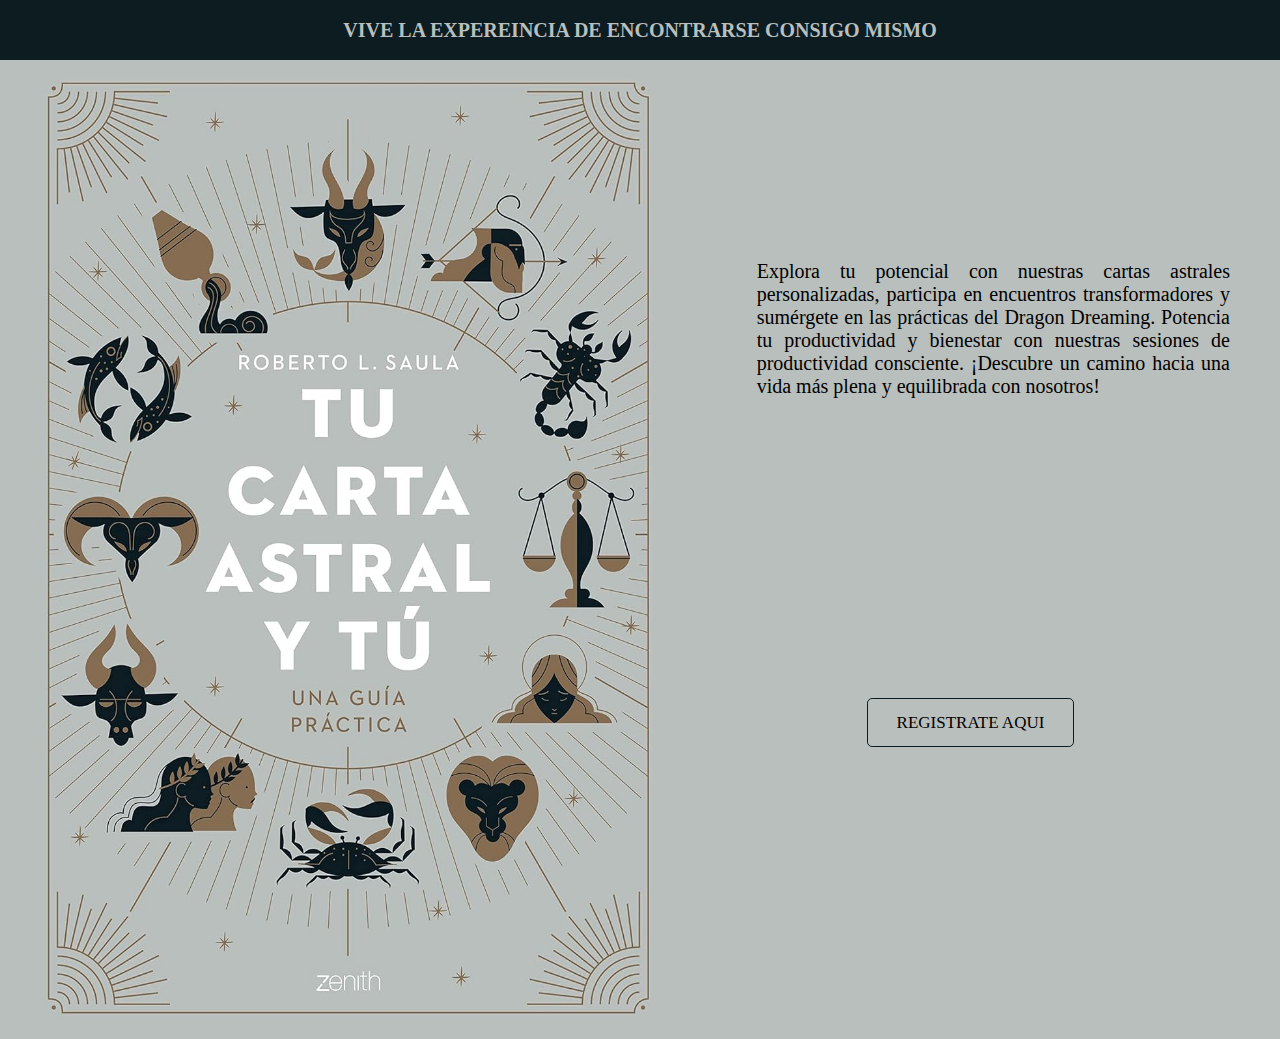
==== index.html @ f1d5b890 "Esquema de la pagina" ====
<!DOCTYPE html>
<html lang="en">
<head>
    <meta charset="UTF-8">
    <meta name="viewport" content="width=device-width, initial-scale=1.0">
    <title>Carta Astral</title>
    <link rel="stylesheet" href="/style.css">
</head>
<body>
    <header>
        <h1> VIVE LA EXPEREINCIA DE ENCONTRARSE CONSIGO MISMO</h1>
    </header>
    <section>
        <div class="imagen">
           <img src="./Imagenes/81nfMIVClxL._SL1500_.jpg" alt="" class="imagen-one"> 
        </div>
        <div class="caja">
            <div class="descripcion">
                <P>Explora tu potencial con nuestras cartas astrales personalizadas,
                participa en encuentros transformadores y sumérgete en las prácticas del Dragon Dreaming. 
                Potencia tu productividad y bienestar con nuestras sesiones de productividad consciente.
                ¡Descubre un camino hacia una vida más plena y equilibrada con nosotros!
                </P>
            </div>
            <div class="boton">
            <button type="submit" class="button"><a href="#">Registrate Aqui</a></button>
            </div>
        </div>
    </section>
    
</body>
</html>
---- style.css ----
*{
    box-sizing: border-box;
    margin: 0;
    padding: 0;
}
html{
    font-size: 62.5%;
}
header{
    width: 100%;
    height: 6rem;
    background-color: rgb(12 28 33);
    text-align: center;
}
header h1{
    color: rgb(185 191 189);
    line-height: 6rem;
    align-items: center;
    font-family: Cambria, Cochin, Georgia, Times, 'Times New Roman', serif;
    font-weight: 700; 
}
section{
    display: flex;
}
.imagen{
    background-color: #b9bfbd;
    height: 100%;
}
.imagen-one{
    width: 90%;
    height: 80%;
    padding-left: 3rem;
}
.caja{
    width: 100%;
    display: flex;
    flex-direction: column;
}
.imagen{
    width: 140%;
}
.descripcion{
    padding: 20rem 5rem 30rem 1rem;
    background-color: rgb(185 191 189);
    width: 100%;
    height: auto;
}
.descripcion p{
    font-size: 2rem;
    text-align: justify;
    font-family: Cambria, Cochin, Georgia, Times, 'Times New Roman', serif;
    font-weight: 500;
}
.boton{
    background-color: rgb(185 191 189);
    height: 100%;
    padding: 0rem 3rem 0rem 12rem;;
}
.button a{
    text-decoration: none;
    color: black;
}
.button {
    --color: rgb(13 27 35);
    padding: 0.8em 1.7em;
    background-color: transparent;
    border-radius: .3em;
    position: relative;
    overflow: hidden;
    cursor: pointer;
    transition: .5s;
    font-weight: 400;
    font-size: 17px;
    border: 1px solid;
    font-family: inherit;
    text-transform: uppercase;
    color: var(--color);
    z-index: 1;
   }
   
   .button::before, .button::after {
    content: '';
    display: block;
    width: 50px;
    height: 50px;
    transform: translate(-50%, -50%);
    position: absolute;
    border-radius: 50%;
    z-index: -1;
    background-color: rgb(134 108 81);
    transition: 1s ease;
   }
   
   .button::before {
    top: -1em;
    left: -1em;
   }
   
   .button::after {
    left: calc(100% + 1em);
    top: calc(100% + 1em);
   }
   
   .button:hover::before, .button:hover::after {
    height: 410px;
    width: 410px;
   }
   
   .button:hover {
    color: rgb(10, 25, 30);
   }
   
   .button:active {
    filter: brightness(.8);
   }
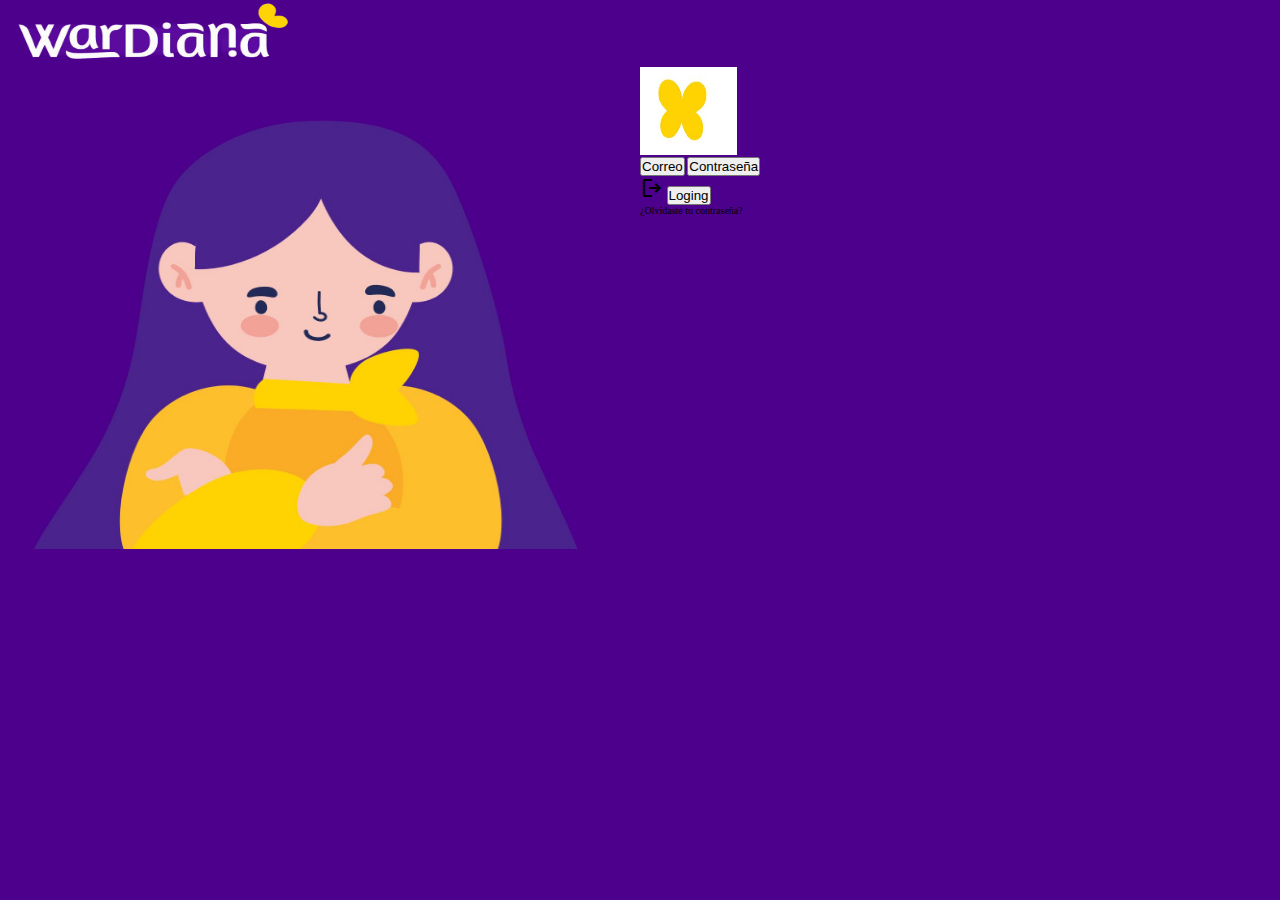
==== commit a0f78d5c: "Actualice la primer pagina con la información correcta" ====
--- a/index.html
+++ b/index.html
@@ -5,27 +5,34 @@
     <meta name="viewport" content="width=device-width, initial-scale=1.0">
     <title>Carta Astral</title>
     <link rel="stylesheet" href="/style.css">
+    <link rel="stylesheet" href="https://fonts.googleapis.com/css2?family=Material+Symbols+Outlined:opsz,wght,FILL,GRAD@20..48,100..700,0..1,-50..200" />
 </head>
 <body>
     <header>
-        <h1> VIVE LA EXPEREINCIA DE ENCONTRARSE CONSIGO MISMO</h1>
+        <img src="./Imagenes/Imagen de WhatsApp 2024-08-08 a las 21.14.24_bb192871.jpg.png" width="300px" height="65px">
     </header>
     <section>
-        <div class="imagen">
-           <img src="./Imagenes/81nfMIVClxL._SL1500_.jpg" alt="" class="imagen-one"> 
-        </div>
-        <div class="caja">
-            <div class="descripcion">
-                <P>Explora tu potencial con nuestras cartas astrales personalizadas,
-                participa en encuentros transformadores y sumérgete en las prácticas del Dragon Dreaming. 
-                Potencia tu productividad y bienestar con nuestras sesiones de productividad consciente.
-                ¡Descubre un camino hacia una vida más plena y equilibrada con nosotros!
-                </P>
+        <main>
+            <div class="muñeca">
+                <img src="./Imagenes/imagen de la muñeca.jpg" alt="" width="583" height="482px">
             </div>
-            <div class="boton">
-            <button type="submit" class="button"><a href="#">Registrate Aqui</a></button>
+            <div class="cuadro">
+                <div>
+                    <img src="./Imagenes/imagemn de la flor.jpg" alt="" width="97px" height="88px">
+                </div>
+                <div>
+                    <button>Correo</button>
+                    <button>Contraseña</button>
+                </div>
+                <div>
+                    <span class="material-symbols-outlined">logout</span>
+                    <button>Loging</button>
+                </div>
+                <div>
+                    <p>¿Olvidaste tu  contraseña?</p>
+                </div>
             </div>
-        </div>
+        </main>
     </section>
     
 </body>
--- a/style.css
+++ b/style.css
@@ -6,112 +6,18 @@
 html{
     font-size: 62.5%;
 }
-header{
-    width: 100%;
-    height: 6rem;
-    background-color: rgb(12 28 33);
-    text-align: center;
+body{
+    background-color:#4d008c;
+
 }
-header h1{
-    color: rgb(185 191 189);
-    line-height: 6rem;
-    align-items: center;
-    font-family: Cambria, Cochin, Georgia, Times, 'Times New Roman', serif;
-    font-weight: 700; 
-}
-section{
+main{
     display: flex;
-}
-.imagen{
-    background-color: #b9bfbd;
-    height: 100%;
-}
-.imagen-one{
-    width: 90%;
-    height: 80%;
-    padding-left: 3rem;
-}
-.caja{
-    width: 100%;
-    display: flex;
-    flex-direction: column;
-}
-.imagen{
-    width: 140%;
-}
-.descripcion{
-    padding: 20rem 5rem 30rem 1rem;
-    background-color: rgb(185 191 189);
     width: 100%;
     height: auto;
 }
-.descripcion p{
-    font-size: 2rem;
-    text-align: justify;
-    font-family: Cambria, Cochin, Georgia, Times, 'Times New Roman', serif;
-    font-weight: 500;
+.muñeca{
+    width: 100%;
 }
-.boton{
-    background-color: rgb(185 191 189);
-    height: 100%;
-    padding: 0rem 3rem 0rem 12rem;;
-}
-.button a{
-    text-decoration: none;
-    color: black;
-}
-.button {
-    --color: rgb(13 27 35);
-    padding: 0.8em 1.7em;
-    background-color: transparent;
-    border-radius: .3em;
-    position: relative;
-    overflow: hidden;
-    cursor: pointer;
-    transition: .5s;
-    font-weight: 400;
-    font-size: 17px;
-    border: 1px solid;
-    font-family: inherit;
-    text-transform: uppercase;
-    color: var(--color);
-    z-index: 1;
-   }
-   
-   .button::before, .button::after {
-    content: '';
-    display: block;
-    width: 50px;
-    height: 50px;
-    transform: translate(-50%, -50%);
-    position: absolute;
-    border-radius: 50%;
-    z-index: -1;
-    background-color: rgb(134 108 81);
-    transition: 1s ease;
-   }
-   
-   .button::before {
-    top: -1em;
-    left: -1em;
-   }
-   
-   .button::after {
-    left: calc(100% + 1em);
-    top: calc(100% + 1em);
-   }
-   
-   .button:hover::before, .button:hover::after {
-    height: 410px;
-    width: 410px;
-   }
-   
-   .button:hover {
-    color: rgb(10, 25, 30);
-   }
-   
-   .button:active {
-    filter: brightness(.8);
-   }
-
-   +.cuadro{
+    width: 100%;
+}